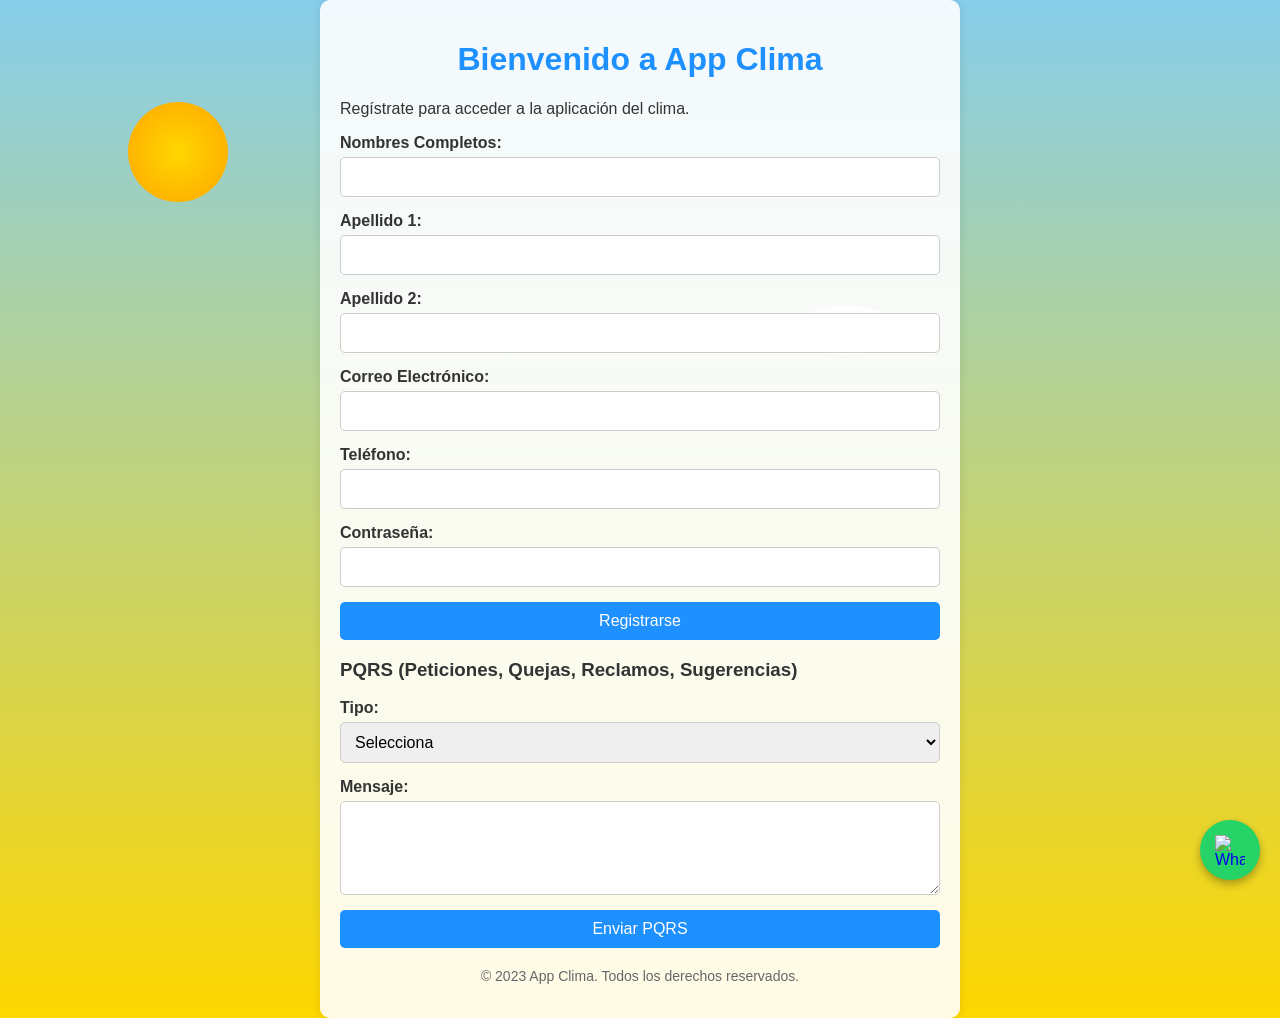
==== index.html @ d683a64e "Agregar login con ID y contraseña, actualizar registro" ====
<!DOCTYPE html>
<html lang="es">
<head>
    <meta charset="UTF-8">
    <meta name="viewport" content="width=device-width, initial-scale=1.0">
    <title>Registro - App Clima</title>
    <!-- Enlace al archivo CSS externo -->
    <link rel="stylesheet" href="styles.css">
</head>
<body>
    <!-- Sol moviéndose -->
    <div class="sun"></div>

    <!-- Nubes flotantes -->
    <div class="cloud"></div>
    <div class="cloud"></div>

    <div class="container">
        <h1>Bienvenido a App Clima</h1>
        <p>Regístrate para acceder a la aplicación del clima.</p>

        <!-- Formulario de registro -->
        <form id="registroForm">
            <label for="nombres">Nombres Completos:</label>
            <input type="text" id="nombres" name="nombres" required>

            <label for="apellido1">Apellido 1:</label>
            <input type="text" id="apellido1" name="apellido1" required>

            <label for="apellido2">Apellido 2:</label>
            <input type="text" id="apellido2" name="apellido2" required>

            <label for="email">Correo Electrónico:</label>
            <input type="email" id="email" name="email" required>

            <label for="telefono">Teléfono:</label>
            <input type="tel" id="telefono" name="telefono" required>

            <label for="password">Contraseña:</label>
            <input type="password" id="password" name="password" required>

            <button type="submit">Registrarse</button>
        </form>

        <!-- Sección PQRS -->
        <div class="pqrs">
            <h3>PQRS (Peticiones, Quejas, Reclamos, Sugerencias)</h3>
            <form id="pqrsForm">
                <label for="pqrsTipo">Tipo:</label>
                <select id="pqrsTipo" name="pqrsTipo" required>
                    <option value="">Selecciona</option>
                    <option value="peticion">Petición</option>
                    <option value="queja">Queja</option>
                    <option value="reclamo">Reclamo</option>
                    <option value="sugerencia">Sugerencia</option>
                </select>

                <label for="pqrsMensaje">Mensaje:</label>
                <textarea id="pqrsMensaje" name="pqrsMensaje" rows="4" required></textarea>

                <button type="submit">Enviar PQRS</button>
            </form>
        </div>

        <!-- Botón flotante de WhatsApp -->
        <a href="https://wa.me/1234567890" target="_blank" class="whatsapp-float">
            <img src="https://img.icons8.com/color/48/000000/whatsapp.png" alt="WhatsApp" />
        </a>

        <!-- Derechos de autor -->
        <div class="footer">
            <p>&copy; 2023 App Clima. Todos los derechos reservados.</p>
        </div>
    </div>

    <!-- Enlace al archivo JavaScript externo -->
    <script src="script.js"></script>
</body>
</html>
---- styles.css ----
/* Estilos para el fondo especial con animación de día a noche */
body {
    font-family: Arial, sans-serif;
    margin: 0;
    padding: 0;
    background: linear-gradient(180deg, #87CEEB 0%, #FFD700 50%, #FF6347 100%);
    background-size: 100% 200%;
    animation: dayToNight 20s ease-in-out infinite;
    color: #333;
    display: flex;
    justify-content: center;
    align-items: center;
    min-height: 100vh;
    position: relative;
    overflow-x: hidden;
}

@keyframes dayToNight {
    0% { background-position: 0% 0%; }
    50% { background-position: 0% 100%; }
    100% { background-position: 0% 0%; }
}

/* Sol moviéndose */
.sun {
    position: absolute;
    top: 10%;
    left: 10%;
    width: 100px;
    height: 100px;
    background: radial-gradient(circle, #FFD700, #FFA500);
    border-radius: 50%;
    animation: moveSun 20s ease-in-out infinite;
    z-index: 1;
}

@keyframes moveSun {
    0% { top: 10%; left: 10%; }
    50% { top: 50%; left: 80%; }
    100% { top: 10%; left: 10%; }
}

/* Nubes */
.cloud {
    position: absolute;
    background: rgba(255, 255, 255, 0.8);
    border-radius: 50%;
    animation: floatCloud 15s ease-in-out infinite;
}

.cloud:nth-child(1) {
    top: 20%;
    left: 20%;
    width: 80px;
    height: 40px;
}

.cloud:nth-child(2) {
    top: 30%;
    right: 30%;
    width: 100px;
    height: 50px;
    animation-delay: 5s;
}

@keyframes floatCloud {
    0%, 100% { transform: translateX(0); }
    50% { transform: translateX(20px); }
}

.container {
    background: rgba(255, 255, 255, 0.9);
    padding: 20px;
    border-radius: 10px;
    box-shadow: 0 0 10px rgba(0, 0, 0, 0.1);
    max-width: 600px;
    width: 90%;
    animation: fadeIn 1s ease-in;
    position: relative;
    z-index: 2;
}

/* Responsividad para móvil */
@media (max-width: 768px) {
    .container {
        width: 95%;
        padding: 15px;
    }

    .sun {
        width: 60px;
        height: 60px;
    }

    .cloud:nth-child(1) {
        width: 50px;
        height: 25px;
    }

    .cloud:nth-child(2) {
        width: 70px;
        height: 35px;
    }

    h1 {
        font-size: 24px;
    }

    input, textarea, select, button {
        font-size: 14px;
    }
}

/* Responsividad para tablet */
@media (min-width: 769px) and (max-width: 1024px) {
    .container {
        width: 80%;
        padding: 25px;
    }

    .sun {
        width: 80px;
        height: 80px;
    }

    .cloud:nth-child(1) {
        width: 60px;
        height: 30px;
    }

    .cloud:nth-child(2) {
        width: 80px;
        height: 40px;
    }
}

@keyframes fadeIn {
    from { opacity: 0; transform: translateY(-20px); }
    to { opacity: 1; transform: translateY(0); }
}

h1 {
    text-align: center;
    color: #1E90FF;
}

form {
    display: flex;
    flex-direction: column;
}

label {
    margin-bottom: 5px;
    font-weight: bold;
}

input, textarea, select {
    margin-bottom: 15px;
    padding: 10px;
    border: 1px solid #ccc;
    border-radius: 5px;
    font-size: 16px;
}

button {
    padding: 10px;
    background-color: #1E90FF;
    color: white;
    border: none;
    border-radius: 5px;
    cursor: pointer;
    font-size: 16px;
    transition: background-color 0.3s;
}

button:hover {
    background-color: #00BFFF;
}

/* Botón flotante de WhatsApp */
.whatsapp-float {
    position: fixed;
    bottom: 20px;
    right: 20px;
    width: 60px;
    height: 60px;
    background-color: #25D366;
    border-radius: 50%;
    display: flex;
    justify-content: center;
    align-items: center;
    box-shadow: 0 4px 8px rgba(0, 0, 0, 0.3);
    transition: transform 0.3s ease;
    z-index: 10;
}

.whatsapp-float:hover {
    transform: scale(1.1);
}

.whatsapp-float img {
    width: 30px;
    height: 30px;
}

.footer {
    text-align: center;
    margin-top: 20px;
    font-size: 14px;
    color: #666;
}
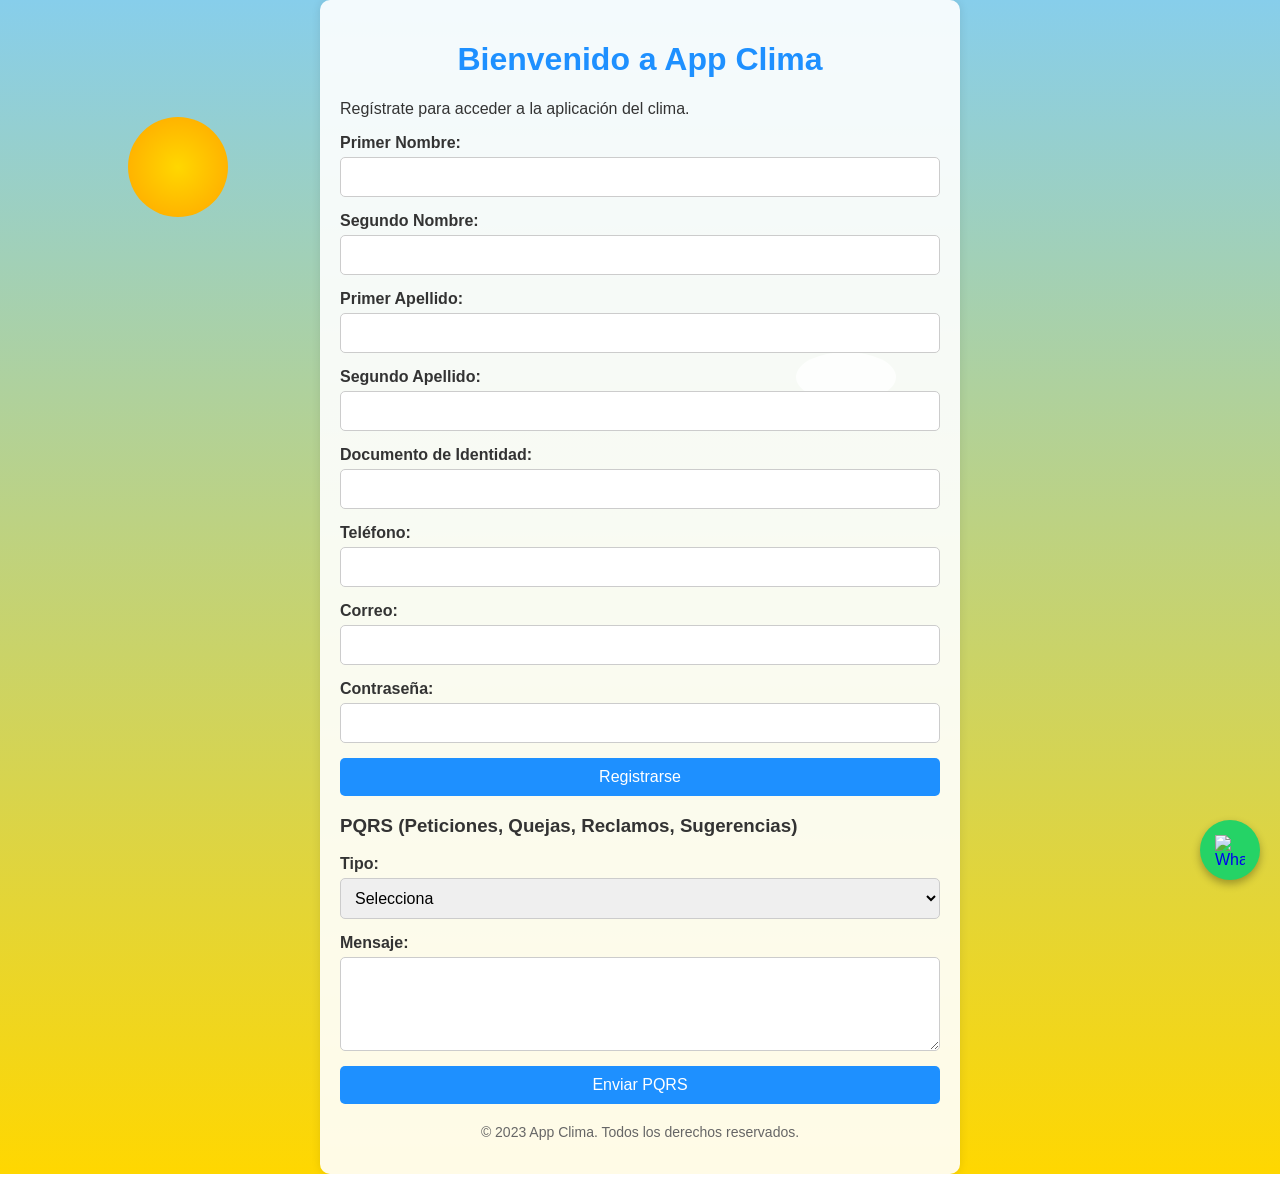
==== commit 4c8dcd1e: "Actualizar campos de registro y usar documento como ID" ====
--- a/index.html
+++ b/index.html
@@ -21,26 +21,51 @@
 
         <!-- Formulario de registro -->
         <form id="registroForm">
-            <label for="nombres">Nombres Completos:</label>
-            <input type="text" id="nombres" name="nombres" required>
+            <label for="primerNombre">Primer Nombre:</label>
+            <input type="text" id="primerNombre" name="primerNombre" required>
 
-            <label for="apellido1">Apellido 1:</label>
-            <input type="text" id="apellido1" name="apellido1" required>
+            <label for="segundoNombre">Segundo Nombre:</label>
+            <input type="text" id="segundoNombre" name="segundoNombre">
 
-            <label for="apellido2">Apellido 2:</label>
-            <input type="text" id="apellido2" name="apellido2" required>
+            <label for="primerApellido">Primer Apellido:</label>
+            <input type="text" id="primerApellido" name="primerApellido" required>
 
-            <label for="email">Correo Electrónico:</label>
-            <input type="email" id="email" name="email" required>
+            <label for="segundoApellido">Segundo Apellido:</label>
+            <input type="text" id="segundoApellido" name="segundoApellido">
+
+            <label for="documento">Documento de Identidad:</label>
+            <input type="text" id="documento" name="documento" required>
 
             <label for="telefono">Teléfono:</label>
             <input type="tel" id="telefono" name="telefono" required>
+
+            <label for="email">Correo:</label>
+            <input type="email" id="email" name="email" required>
 
             <label for="password">Contraseña:</label>
             <input type="password" id="password" name="password" required>
 
             <button type="submit">Registrarse</button>
         </form>
+
+        <!-- Mensaje para usuarios registrados -->
+        <div id="mensajeRegistrado" style="display: none;">
+            <p>Usuario registrado, ingrese en login.</p>
+        </div>
+
+        <!-- Formulario de login (oculto inicialmente) -->
+        <div id="loginSection" style="display: none;">
+            <h3>Iniciar Sesión</h3>
+            <form id="loginForm">
+                <label for="loginId">ID de Usuario:</label>
+                <input type="text" id="loginId" name="loginId" required>
+
+                <label for="loginPassword">Contraseña:</label>
+                <input type="password" id="loginPassword" name="loginPassword" required>
+
+                <button type="submit">Iniciar Sesión</button>
+            </form>
+        </div>
 
         <!-- Sección PQRS -->
         <div class="pqrs">
@@ -63,7 +88,7 @@
         </div>
 
         <!-- Botón flotante de WhatsApp -->
-        <a href="https://wa.me/1234567890" target="_blank" class="whatsapp-float">
+        <a href="https://wa.me/573183384076" target="_blank" class="whatsapp-float">
             <img src="https://img.icons8.com/color/48/000000/whatsapp.png" alt="WhatsApp" />
         </a>
 
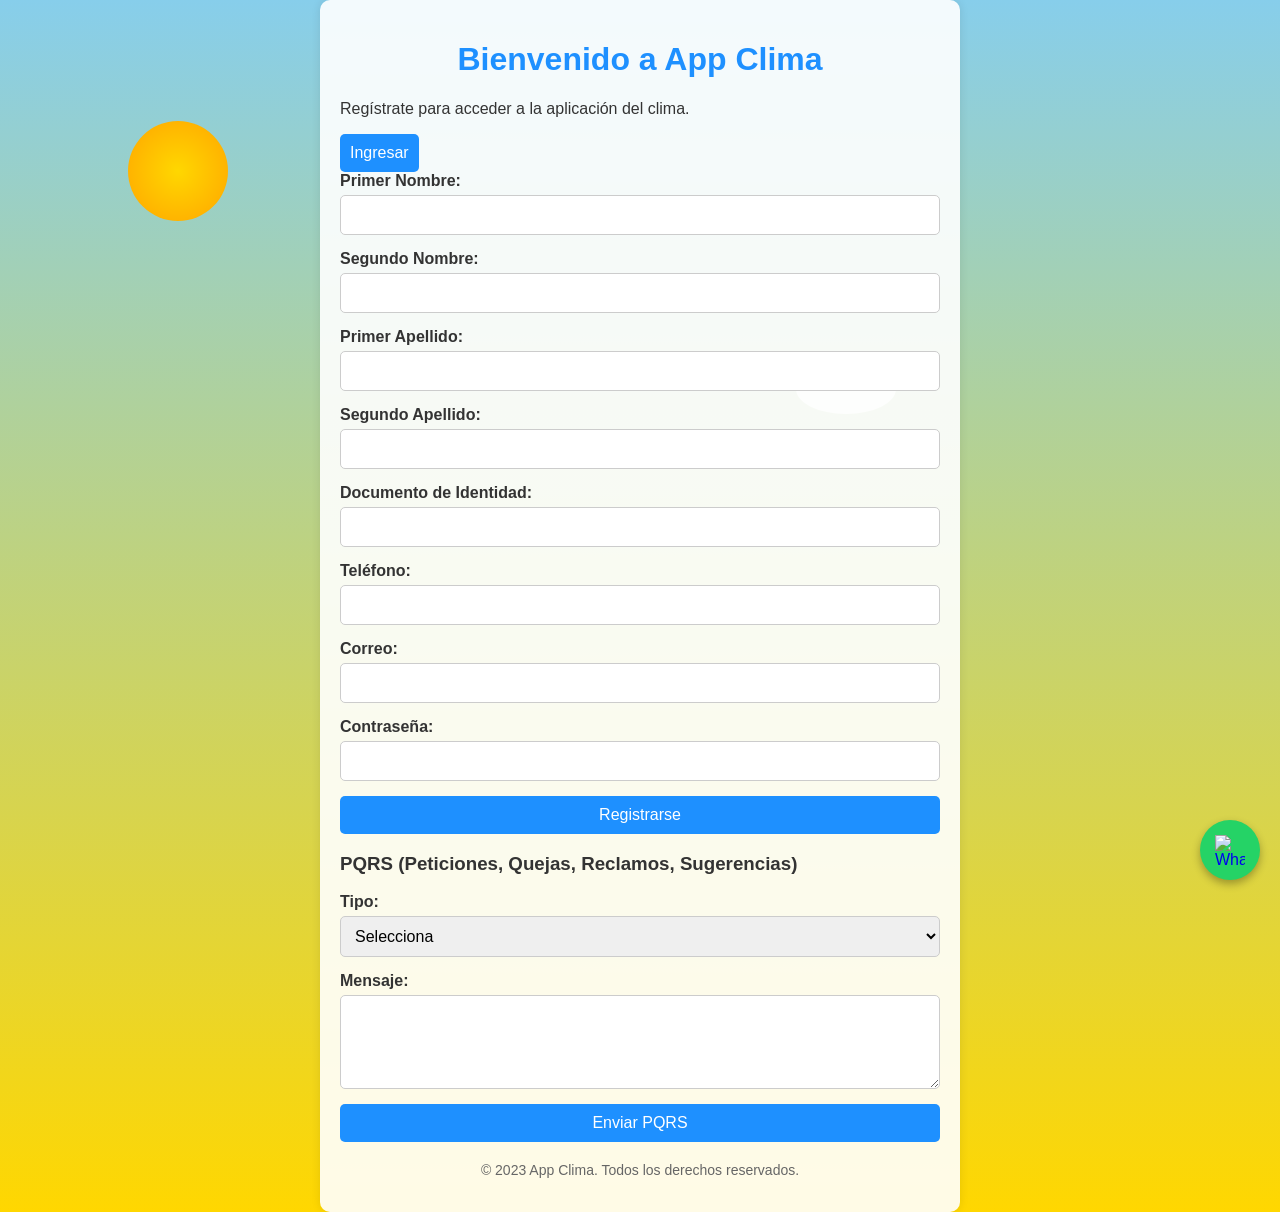
==== commit 89bdb02d: "Agregar botón para alternar entre registro y login" ====
--- a/index.html
+++ b/index.html
@@ -18,6 +18,9 @@
     <div class="container">
         <h1>Bienvenido a App Clima</h1>
         <p>Regístrate para acceder a la aplicación del clima.</p>
+
+        <!-- Botón para alternar entre registro y login -->
+        <button id="toggleButton">Ingresar</button>
 
         <!-- Formulario de registro -->
         <form id="registroForm">
@@ -48,16 +51,11 @@
             <button type="submit">Registrarse</button>
         </form>
 
-        <!-- Mensaje para usuarios registrados -->
-        <div id="mensajeRegistrado" style="display: none;">
-            <p>Usuario registrado, ingrese en login.</p>
-        </div>
-
         <!-- Formulario de login (oculto inicialmente) -->
         <div id="loginSection" style="display: none;">
             <h3>Iniciar Sesión</h3>
             <form id="loginForm">
-                <label for="loginId">ID de Usuario:</label>
+                <label for="loginId">Documento de Identidad:</label>
                 <input type="text" id="loginId" name="loginId" required>
 
                 <label for="loginPassword">Contraseña:</label>
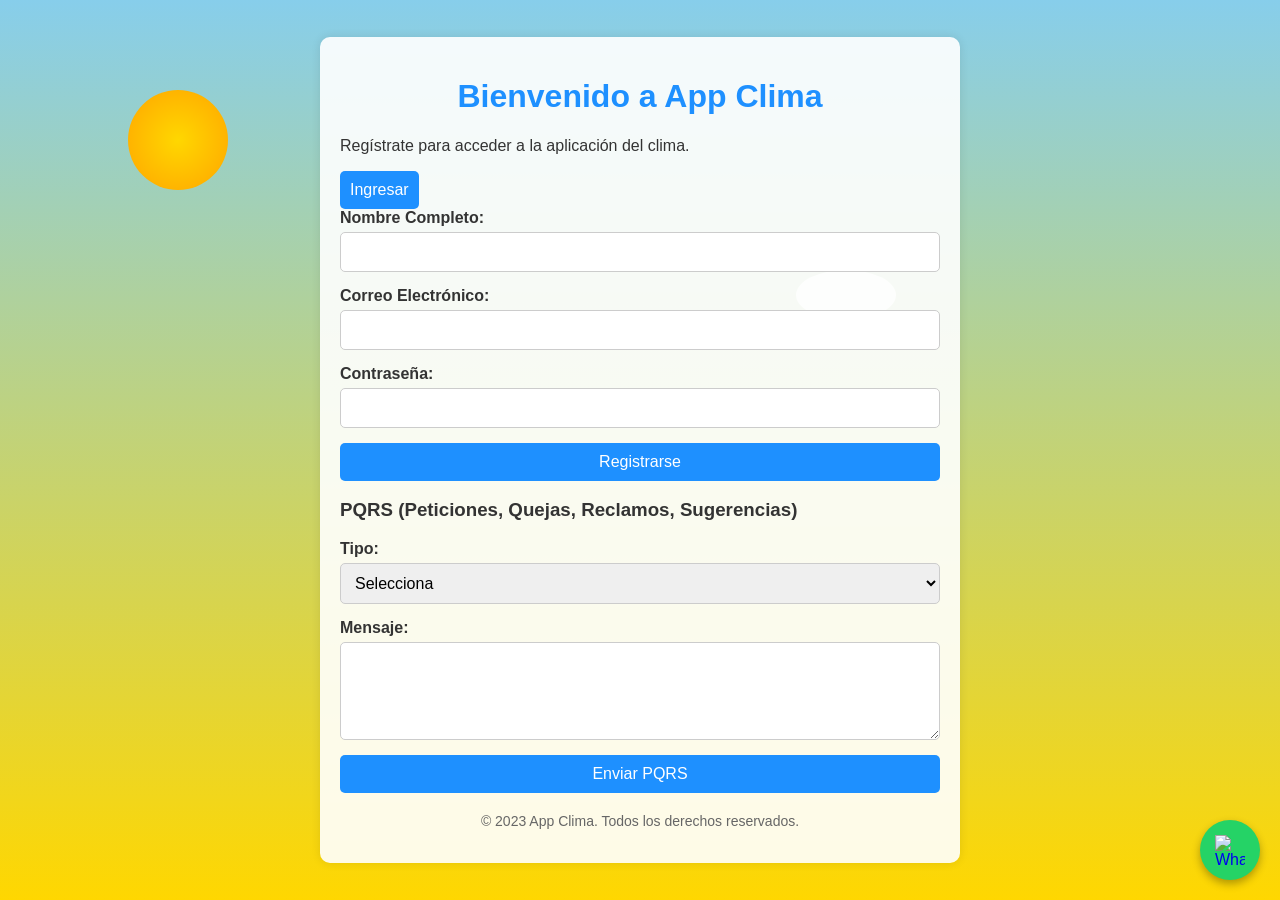
==== commit 68ceffdc: "Revisión completa del código: agregar comentarios, conectar frontend con backend, simplificar regist" ====
--- a/index.html
+++ b/index.html
@@ -1,17 +1,17 @@
+<!-- Declaración del tipo de documento HTML5 -->
 <!DOCTYPE html>
 <html lang="es">
 <head>
+    <!-- Configuración de caracteres y viewport para dispositivos móviles -->
     <meta charset="UTF-8">
     <meta name="viewport" content="width=device-width, initial-scale=1.0">
     <title>Registro - App Clima</title>
-    <!-- Enlace al archivo CSS externo -->
+    <!-- Enlace al archivo CSS externo para estilos -->
     <link rel="stylesheet" href="styles.css">
 </head>
 <body>
-    <!-- Sol moviéndose -->
+    <!-- Elementos decorativos: sol y nubes animadas -->
     <div class="sun"></div>
-
-    <!-- Nubes flotantes -->
     <div class="cloud"></div>
     <div class="cloud"></div>
 
@@ -22,29 +22,17 @@
         <!-- Botón para alternar entre registro y login -->
         <button id="toggleButton">Ingresar</button>
 
-        <!-- Formulario de registro -->
+        <!-- Formulario de registro simplificado para coincidir con el backend -->
         <form id="registroForm">
-            <label for="primerNombre">Primer Nombre:</label>
-            <input type="text" id="primerNombre" name="primerNombre" required>
+            <!-- Campo para el nombre completo (combinado) -->
+            <label for="nombre">Nombre Completo:</label>
+            <input type="text" id="nombre" name="nombre" required>
 
-            <label for="segundoNombre">Segundo Nombre:</label>
-            <input type="text" id="segundoNombre" name="segundoNombre">
-
-            <label for="primerApellido">Primer Apellido:</label>
-            <input type="text" id="primerApellido" name="primerApellido" required>
-
-            <label for="segundoApellido">Segundo Apellido:</label>
-            <input type="text" id="segundoApellido" name="segundoApellido">
-
-            <label for="documento">Documento de Identidad:</label>
-            <input type="text" id="documento" name="documento" required>
-
-            <label for="telefono">Teléfono:</label>
-            <input type="tel" id="telefono" name="telefono" required>
-
-            <label for="email">Correo:</label>
+            <!-- Campo para el email -->
+            <label for="email">Correo Electrónico:</label>
             <input type="email" id="email" name="email" required>
 
+            <!-- Campo para la contraseña -->
             <label for="password">Contraseña:</label>
             <input type="password" id="password" name="password" required>
 
@@ -55,8 +43,9 @@
         <div id="loginSection" style="display: none;">
             <h3>Iniciar Sesión</h3>
             <form id="loginForm">
-                <label for="loginId">Documento de Identidad:</label>
-                <input type="text" id="loginId" name="loginId" required>
+                <!-- Login con email en lugar de documento -->
+                <label for="loginEmail">Correo Electrónico:</label>
+                <input type="email" id="loginEmail" name="loginEmail" required>
 
                 <label for="loginPassword">Contraseña:</label>
                 <input type="password" id="loginPassword" name="loginPassword" required>
@@ -65,7 +54,7 @@
             </form>
         </div>
 
-        <!-- Sección PQRS -->
+        <!-- Sección PQRS (sin cambios) -->
         <div class="pqrs">
             <h3>PQRS (Peticiones, Quejas, Reclamos, Sugerencias)</h3>
             <form id="pqrsForm">
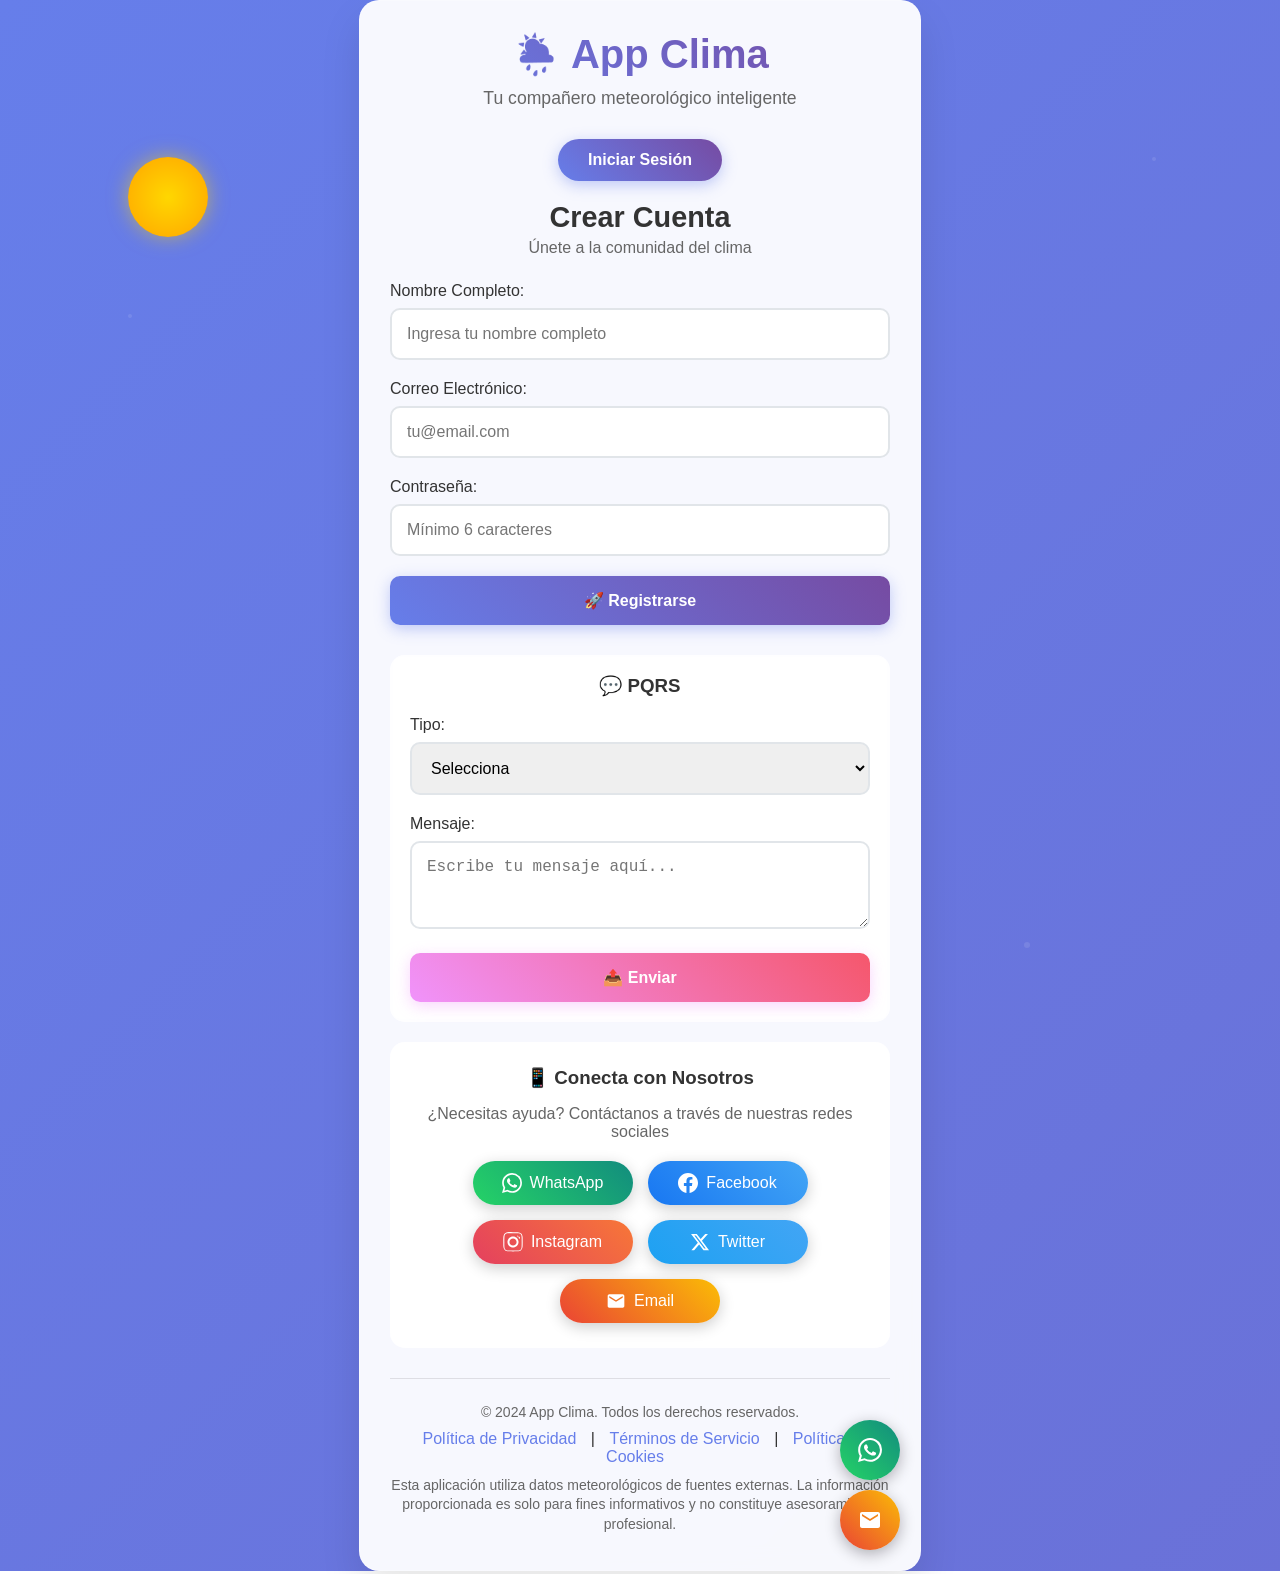
==== commit 5f39d760: "Initial commit: App Clima completa con registro, login, backend y frontend moderno" ====
--- a/index.html
+++ b/index.html
@@ -10,78 +10,187 @@
     <link rel="stylesheet" href="styles.css">
 </head>
 <body>
+    <!-- Fondo animado futurista con partículas -->
+    <div class="animated-bg">
+        <div class="particle"></div>
+        <div class="particle"></div>
+        <div class="particle"></div>
+        <div class="particle"></div>
+        <div class="particle"></div>
+    </div>
+
     <!-- Elementos decorativos: sol y nubes animadas -->
     <div class="sun"></div>
     <div class="cloud"></div>
     <div class="cloud"></div>
 
     <div class="container">
-        <h1>Bienvenido a App Clima</h1>
-        <p>Regístrate para acceder a la aplicación del clima.</p>
+        <!-- Header elegante con título y subtítulo -->
+        <div class="header">
+            <h1>🌦️ App Clima</h1>
+            <p class="subtitle">Tu compañero meteorológico inteligente</p>
+        </div>
 
         <!-- Botón para alternar entre registro y login -->
-        <button id="toggleButton">Ingresar</button>
+        <div class="toggle-container">
+            <button id="toggleButton" class="toggle-btn">Iniciar Sesión</button>
+        </div>
 
         <!-- Formulario de registro simplificado para coincidir con el backend -->
-        <form id="registroForm">
-            <!-- Campo para el nombre completo (combinado) -->
-            <label for="nombre">Nombre Completo:</label>
-            <input type="text" id="nombre" name="nombre" required>
-
-            <!-- Campo para el email -->
-            <label for="email">Correo Electrónico:</label>
-            <input type="email" id="email" name="email" required>
-
-            <!-- Campo para la contraseña -->
-            <label for="password">Contraseña:</label>
-            <input type="password" id="password" name="password" required>
-
-            <button type="submit">Registrarse</button>
+        <form id="registroForm" class="form-container">
+            <div class="form-header">
+                <h2>Crear Cuenta</h2>
+                <p>Únete a la comunidad del clima</p>
+            </div>
+
+            <div class="input-group">
+                <label for="nombre">Nombre Completo:</label>
+                <input type="text" id="nombre" name="nombre" required placeholder="Ingresa tu nombre completo">
+            </div>
+
+            <div class="input-group">
+                <label for="email">Correo Electrónico:</label>
+                <input type="email" id="email" name="email" required placeholder="tu@email.com">
+            </div>
+
+            <div class="input-group">
+                <label for="password">Contraseña:</label>
+                <input type="password" id="password" name="password" required placeholder="Mínimo 6 caracteres">
+            </div>
+
+            <button type="submit" class="submit-btn">🚀 Registrarse</button>
         </form>
 
         <!-- Formulario de login (oculto inicialmente) -->
-        <div id="loginSection" style="display: none;">
-            <h3>Iniciar Sesión</h3>
+        <div id="loginSection" style="display: none;" class="form-container">
+            <div class="form-header">
+                <h2>Bienvenido de Vuelta</h2>
+                <p>Accede a tu cuenta</p>
+            </div>
+
             <form id="loginForm">
-                <!-- Login con email en lugar de documento -->
-                <label for="loginEmail">Correo Electrónico:</label>
-                <input type="email" id="loginEmail" name="loginEmail" required>
-
-                <label for="loginPassword">Contraseña:</label>
-                <input type="password" id="loginPassword" name="loginPassword" required>
-
-                <button type="submit">Iniciar Sesión</button>
+                <div class="input-group">
+                    <label for="loginEmail">Correo Electrónico:</label>
+                    <input type="email" id="loginEmail" name="loginEmail" required placeholder="tu@email.com">
+                </div>
+
+                <div class="input-group">
+                    <label for="loginPassword">Contraseña:</label>
+                    <input type="password" id="loginPassword" name="loginPassword" required placeholder="Tu contraseña">
+                </div>
+
+                <button type="submit" class="submit-btn">🔓 Iniciar Sesión</button>
             </form>
         </div>
 
         <!-- Sección PQRS (sin cambios) -->
         <div class="pqrs">
-            <h3>PQRS (Peticiones, Quejas, Reclamos, Sugerencias)</h3>
+            <h3>💬 PQRS</h3>
             <form id="pqrsForm">
-                <label for="pqrsTipo">Tipo:</label>
-                <select id="pqrsTipo" name="pqrsTipo" required>
-                    <option value="">Selecciona</option>
-                    <option value="peticion">Petición</option>
-                    <option value="queja">Queja</option>
-                    <option value="reclamo">Reclamo</option>
-                    <option value="sugerencia">Sugerencia</option>
-                </select>
-
-                <label for="pqrsMensaje">Mensaje:</label>
-                <textarea id="pqrsMensaje" name="pqrsMensaje" rows="4" required></textarea>
-
-                <button type="submit">Enviar PQRS</button>
+                <div class="input-group">
+                    <label for="pqrsTipo">Tipo:</label>
+                    <select id="pqrsTipo" name="pqrsTipo" required>
+                        <option value="">Selecciona</option>
+                        <option value="peticion">Petición</option>
+                        <option value="queja">Queja</option>
+                        <option value="reclamo">Reclamo</option>
+                        <option value="sugerencia">Sugerencia</option>
+                    </select>
+                </div>
+
+                <div class="input-group">
+                    <label for="pqrsMensaje">Mensaje:</label>
+                    <textarea id="pqrsMensaje" name="pqrsMensaje" rows="3" required placeholder="Escribe tu mensaje aquí..."></textarea>
+                </div>
+
+                <button type="submit" class="submit-btn secondary">📤 Enviar</button>
             </form>
         </div>
 
-        <!-- Botón flotante de WhatsApp -->
-        <a href="https://wa.me/573183384076" target="_blank" class="whatsapp-float">
-            <img src="https://img.icons8.com/color/48/000000/whatsapp.png" alt="WhatsApp" />
-        </a>
-
-        <!-- Derechos de autor -->
+        <!-- Sección de Redes Sociales y Contacto -->
+        <div class="social-section">
+            <h3>📱 Conecta con Nosotros</h3>
+            <p>¿Necesitas ayuda? Contáctanos a través de nuestras redes sociales</p>
+
+            <div class="social-buttons">
+                <!-- WhatsApp -->
+                <a href="https://wa.me/573183384076" target="_blank" class="social-btn whatsapp" title="WhatsApp">
+                    <svg viewBox="0 0 24 24" fill="currentColor">
+                        <path d="M17.472 14.382c-.297-.149-1.758-.867-2.03-.967-.273-.099-.471-.148-.67.15-.197.297-.767.966-.94 1.164-.173.199-.347.223-.644.075-.297-.15-1.255-.463-2.39-1.475-.883-.788-1.48-1.761-1.653-2.059-.173-.297-.018-.458.13-.606.134-.133.298-.347.446-.52.149-.174.198-.298.298-.497.099-.198.05-.371-.025-.52-.075-.149-.669-1.612-.916-2.207-.242-.579-.487-.5-.669-.51-.173-.008-.371-.01-.57-.01-.198 0-.52.074-.792.372-.272.297-1.04 1.016-1.04 2.479 0 1.462 1.065 2.875 1.213 3.074.149.198 2.096 3.2 5.077 4.487.709.306 1.262.489 1.694.625.712.227 1.36.195 1.871.118.571-.085 1.758-.719 2.006-1.413.248-.694.248-1.289.173-1.413-.074-.124-.272-.198-.57-.347m-5.421 7.403h-.004a9.87 9.87 0 01-5.031-1.378l-.361-.214-3.741.982.998-3.648-.235-.374a9.86 9.86 0 01-1.51-5.26c.001-5.45 4.436-9.884 9.888-9.884 2.64 0 5.122 1.03 6.988 2.898a9.825 9.825 0 012.893 6.994c-.003 5.45-4.437 9.884-9.885 9.884m8.413-18.297A11.815 11.815 0 0012.05 0C5.495 0 .16 5.335.157 11.892c0 2.096.547 4.142 1.588 5.945L.057 24l6.305-1.654a11.882 11.882 0 005.683 1.448h.005c6.554 0 11.89-5.335 11.893-11.893A11.821 11.821 0 0020.885 3.488"/>
+                    </svg>
+                    <span>WhatsApp</span>
+                </a>
+
+                <!-- Facebook -->
+                <a href="https://www.facebook.com/appclima" target="_blank" class="social-btn facebook" title="Facebook">
+                    <svg viewBox="0 0 24 24" fill="currentColor">
+                        <path d="M24 12.073c0-6.627-5.373-12-12-12s-12 5.373-12 12c0 5.99 4.388 10.954 10.125 11.854v-8.385H7.078v-3.47h3.047V9.43c0-3.007 1.792-4.669 4.533-4.669 1.312 0 2.686.235 2.686.235v2.953H15.83c-1.491 0-1.956.925-1.956 1.874v2.25h3.328l-.532 3.47h-2.796v8.385C19.612 23.027 24 18.062 24 12.073z"/>
+                    </svg>
+                    <span>Facebook</span>
+                </a>
+
+                <!-- Instagram -->
+                <a href="https://www.instagram.com/appclima" target="_blank" class="social-btn instagram" title="Instagram">
+                    <svg viewBox="0 0 24 24" fill="currentColor">
+                        <path d="M12.017 0C8.396 0 7.996.014 6.79.067 5.584.12 4.775.302 4.082.559c-.726.275-1.34.639-1.955 1.254C1.522 2.428 1.158 3.042.883 3.768.626 4.461.444 5.27.391 6.476.338 7.682.324 8.082.324 11.703s.014 3.921.067 5.127c.053 1.206.235 2.015.492 2.708.275.726.639 1.34 1.254 1.955.615.615 1.229.979 1.955 1.254.693.267 1.502.449 2.708.502 1.206.053 1.606.067 5.227.067s3.921-.014 5.127-.067c1.206-.053 2.015-.235 2.708-.492.726-.275 1.34-.639 1.955-1.254.615-.615.979-1.229 1.254-1.955.267-.693.449-1.502.502-2.708.053-1.206.067-1.606.067-5.227s-.014-3.921-.067-5.127c-.053-1.206-.235-2.015-.492-2.708-.275-.726-.639-1.34-1.254-1.955C21.572 1.522 20.958 1.158 20.232.883 19.539.626 18.73.444 17.524.391 16.318.338 15.918.324 12.297.324S8.376.338 7.17.391C5.964.444 5.155.626 4.462.883zm.003 1.49c3.57 0 3.99.013 5.396.066 1.29.049 1.986.218 2.446.362.544.17.932.372 1.34.78.408.408.61.796.78 1.34.144.46.313 1.156.362 2.446.053 1.406.066 1.826.066 5.396s-.013 3.99-.066 5.396c-.049 1.29-.218 1.986-.362 2.446-.17.544-.372.932-.78 1.34-.408.408-.796.61-1.34.78-.46.144-1.156.313-2.446.362-1.406.053-1.826.066-5.396.066s-3.99-.013-5.396-.066c-1.29-.049-1.986-.218-2.446-.362-.544-.17-.932-.372-1.34-.78-.408-.408-.61-.796-.78-1.34-.144-.46-.313-1.156-.362-2.446-.053-1.406-.066-1.826-.066-5.396s.013-3.99.066-5.396c.049-1.29.218-1.986.362-2.446.17-.544.372-.932.78-1.34.408-.408.796-.61 1.34-.78.46-.144 1.156-.313 2.446-.362 1.406-.053 1.826-.066 5.397-.066zm0 3.88c-3.663 0-6.63 2.967-6.63 6.63s2.967 6.63 6.63 6.63 6.63-2.967 6.63-6.63-2.967-6.63-6.63-6.63zm0 10.94c-2.376 0-4.31-1.934-4.31-4.31s1.934-4.31 4.31-4.31 4.31 1.934 4.31 4.31-1.934 4.31-4.31 4.31zm8.34-11.375c0 .86-.696 1.556-1.556 1.556s-1.556-.696-1.556-1.556.696-1.556 1.556 1.556 1.556.696 1.556 1.556z"/>
+                    </svg>
+                    <span>Instagram</span>
+                </a>
+
+                <!-- Twitter/X -->
+                <a href="https://twitter.com/appclima" target="_blank" class="social-btn twitter" title="Twitter/X">
+                    <svg viewBox="0 0 24 24" fill="currentColor">
+                        <path d="M18.244 2.25h3.308l-7.227 8.26 8.502 11.24H16.17l-5.214-6.817L4.99 21.75H1.68l7.73-8.835L1.254 2.25H8.08l4.713 6.231zm-1.161 17.52h1.833L7.084 4.126H5.117z"/>
+                    </svg>
+                    <span>Twitter</span>
+                </a>
+
+                <!-- Email -->
+                <a href="mailto:contacto@appclima.com" class="social-btn email" title="Email">
+                    <svg viewBox="0 0 24 24" fill="currentColor">
+                        <path d="M20 4H4c-1.1 0-1.99.9-1.99 2L2 18c0 1.1.9 2 2 2h16c1.1 0 2-.9 2-2V6c0-1.1-.9-2-2-2zm0 4l-8 5-8-5V6l8 5 8-5v2z"/>
+                    </svg>
+                    <span>Email</span>
+                </a>
+            </div>
+        </div>
+
+        <!-- Botones flotantes de redes sociales -->
+        <div class="floating-social">
+            <a href="https://wa.me/573183384076" target="_blank" class="whatsapp-float">
+                <svg viewBox="0 0 24 24" fill="currentColor">
+                    <path d="M17.472 14.382c-.297-.149-1.758-.867-2.03-.967-.273-.099-.471-.148-.67.15-.197.297-.767.966-.94 1.164-.173.199-.347.223-.644.075-.297-.15-1.255-.463-2.39-1.475-.883-.788-1.48-1.761-1.653-2.059-.173-.297-.018-.458.13-.606.134-.133.298-.347.446-.52.149-.174.198-.298.298-.497.099-.198.05-.371-.025-.52-.075-.149-.669-1.612-.916-2.207-.242-.579-.487-.5-.669-.51-.173-.008-.371-.01-.57-.01-.198 0-.52.074-.792.372-.272.297-1.04 1.016-1.04 2.479 0 1.462 1.065 2.875 1.213 3.074.149.198 2.096 3.2 5.077 4.487.709.306 1.262.489 1.694.625.712.227 1.36.195 1.871.118.571-.085 1.758-.719 2.006-1.413.248-.694.248-1.289.173-1.413-.074-.124-.272-.198-.57-.347m-5.421 7.403h-.004a9.87 9.87 0 01-5.031-1.378l-.361-.214-3.741.982.998-3.648-.235-.374a9.86 9.86 0 01-1.51-5.26c.001-5.45 4.436-9.884 9.888-9.884 2.64 0 5.122 1.03 6.988 2.898a9.825 9.825 0 012.893 6.994c-.003 5.45-4.437 9.884-9.885 9.884m8.413-18.297A11.815 11.815 0 0012.05 0C5.495 0 .16 5.335.157 11.892c0 2.096.547 4.142 1.588 5.945L.057 24l6.305-1.654a11.882 11.882 0 005.683 1.448h.005c6.554 0 11.89-5.335 11.893-11.893A11.821 11.821 0 0020.885 3.488"/>
+                </svg>
+            </a>
+
+            <a href="mailto:contacto@appclima.com" class="email-float">
+                <svg viewBox="0 0 24 24" fill="currentColor">
+                    <path d="M20 4H4c-1.1 0-1.99.9-1.99 2L2 18c0 1.1.9 2 2 2h16c1.1 0 2-.9 2-2V6c0-1.1-.9-2-2-2zm0 4l-8 5-8-5V6l8 5 8-5v2z"/>
+                </svg>
+            </a>
+        </div>
+
+        <!-- Footer con información legal -->
         <div class="footer">
-            <p>&copy; 2023 App Clima. Todos los derechos reservados.</p>
+            <div class="legal-info">
+                <p>&copy; 2024 App Clima. Todos los derechos reservados.</p>
+                <div class="legal-links">
+                    <a href="#" onclick="showLegal('privacidad')">Política de Privacidad</a> |
+                    <a href="#" onclick="showLegal('terminos')">Términos de Servicio</a> |
+                    <a href="#" onclick="showLegal('cookies')">Política de Cookies</a>
+                </div>
+                <p class="disclaimer">
+                    Esta aplicación utiliza datos meteorológicos de fuentes externas. La información proporcionada es solo para fines informativos y no constituye asesoramiento profesional.
+                </p>
+            </div>
+        </div>
+    </div>
+
+    <!-- Modal para avisos legales -->
+    <div id="legalModal" class="modal">
+        <div class="modal-content">
+            <span class="close-modal" onclick="closeModal()">&times;</span>
+            <div id="legalContent"></div>
         </div>
     </div>
 
--- a/styles.css
+++ b/styles.css
@@ -1,11 +1,11 @@
 /* Estilos para el fondo especial con animación de día a noche */
 body {
-    font-family: Arial, sans-serif;
+    font-family: 'Segoe UI', Tahoma, Geneva, Verdana, sans-serif;
     margin: 0;
     padding: 0;
-    background: linear-gradient(180deg, #87CEEB 0%, #FFD700 50%, #FF6347 100%);
-    background-size: 100% 200%;
-    animation: dayToNight 20s ease-in-out infinite;
+    background: linear-gradient(135deg, #667eea 0%, #764ba2 100%);
+    background-size: 400% 400%;
+    animation: gradientShift 15s ease infinite;
     color: #333;
     display: flex;
     justify-content: center;
@@ -15,10 +15,73 @@
     overflow-x: hidden;
 }
 
-@keyframes dayToNight {
-    0% { background-position: 0% 0%; }
-    50% { background-position: 0% 100%; }
-    100% { background-position: 0% 0%; }
+@keyframes gradientShift {
+    0% { background-position: 0% 50%; }
+    50% { background-position: 100% 50%; }
+    100% { background-position: 0% 50%; }
+}
+
+/* Fondo animado futurista con partículas */
+.animated-bg {
+    position: absolute;
+    top: 0;
+    left: 0;
+    width: 100%;
+    height: 100%;
+    overflow: hidden;
+    z-index: 0;
+}
+
+.particle {
+    position: absolute;
+    background: rgba(255, 255, 255, 0.1);
+    border-radius: 50%;
+    animation: float 6s ease-in-out infinite;
+}
+
+.particle:nth-child(1) {
+    width: 4px;
+    height: 4px;
+    top: 20%;
+    left: 10%;
+    animation-delay: 0s;
+}
+
+.particle:nth-child(2) {
+    width: 6px;
+    height: 6px;
+    top: 60%;
+    left: 80%;
+    animation-delay: 2s;
+}
+
+.particle:nth-child(3) {
+    width: 3px;
+    height: 3px;
+    top: 40%;
+    left: 60%;
+    animation-delay: 4s;
+}
+
+.particle:nth-child(4) {
+    width: 5px;
+    height: 5px;
+    top: 80%;
+    left: 30%;
+    animation-delay: 1s;
+}
+
+.particle:nth-child(5) {
+    width: 4px;
+    height: 4px;
+    top: 10%;
+    left: 90%;
+    animation-delay: 3s;
+}
+
+@keyframes float {
+    0%, 100% { transform: translateY(0px) rotate(0deg); opacity: 0.5; }
+    50% { transform: translateY(-20px) rotate(180deg); opacity: 1; }
 }
 
 /* Sol moviéndose */
@@ -26,12 +89,13 @@
     position: absolute;
     top: 10%;
     left: 10%;
-    width: 100px;
-    height: 100px;
+    width: 80px;
+    height: 80px;
     background: radial-gradient(circle, #FFD700, #FFA500);
     border-radius: 50%;
     animation: moveSun 20s ease-in-out infinite;
     z-index: 1;
+    box-shadow: 0 0 20px rgba(255, 215, 0, 0.5);
 }
 
 @keyframes moveSun {
@@ -43,9 +107,10 @@
 /* Nubes */
 .cloud {
     position: absolute;
-    background: rgba(255, 255, 255, 0.8);
+    background: rgba(255, 255, 255, 0.3);
     border-radius: 50%;
     animation: floatCloud 15s ease-in-out infinite;
+    backdrop-filter: blur(2px);
 }
 
 .cloud:nth-child(1) {
@@ -69,22 +134,399 @@
 }
 
 .container {
-    background: rgba(255, 255, 255, 0.9);
-    padding: 20px;
-    border-radius: 10px;
-    box-shadow: 0 0 10px rgba(0, 0, 0, 0.1);
-    max-width: 600px;
+    background: rgba(255, 255, 255, 0.95);
+    padding: 30px;
+    border-radius: 20px;
+    box-shadow: 0 20px 40px rgba(0, 0, 0, 0.1);
+    max-width: 500px;
     width: 90%;
-    animation: fadeIn 1s ease-in;
+    animation: slideIn 0.8s ease-out;
     position: relative;
     z-index: 2;
+    backdrop-filter: blur(10px);
+    border: 1px solid rgba(255, 255, 255, 0.2);
+}
+
+@keyframes slideIn {
+    from { opacity: 0; transform: translateY(30px) scale(0.9); }
+    to { opacity: 1; transform: translateY(0) scale(1); }
+}
+
+/* Header elegante */
+.header {
+    text-align: center;
+    margin-bottom: 30px;
+}
+
+.header h1 {
+    font-size: 2.5rem;
+    margin: 0;
+    background: linear-gradient(45deg, #667eea, #764ba2);
+    -webkit-background-clip: text;
+    -webkit-text-fill-color: transparent;
+    background-clip: text;
+}
+
+.subtitle {
+    color: #666;
+    font-size: 1.1rem;
+    margin: 10px 0 0 0;
+}
+
+/* Botón toggle */
+.toggle-container {
+    text-align: center;
+    margin-bottom: 20px;
+}
+
+.toggle-btn {
+    background: linear-gradient(45deg, #667eea, #764ba2);
+    color: white;
+    border: none;
+    padding: 12px 30px;
+    border-radius: 25px;
+    cursor: pointer;
+    font-size: 16px;
+    font-weight: 600;
+    transition: all 0.3s ease;
+    box-shadow: 0 4px 15px rgba(102, 126, 234, 0.4);
+}
+
+.toggle-btn:hover {
+    transform: translateY(-2px);
+    box-shadow: 0 6px 20px rgba(102, 126, 234, 0.6);
+}
+
+/* Formularios */
+.form-container {
+    margin-bottom: 30px;
+}
+
+.form-header {
+    text-align: center;
+    margin-bottom: 25px;
+}
+
+.form-header h2 {
+    margin: 0;
+    color: #333;
+    font-size: 1.8rem;
+}
+
+.form-header p {
+    color: #666;
+    margin: 5px 0 0 0;
+}
+
+.input-group {
+    margin-bottom: 20px;
+}
+
+.input-group label {
+    display: block;
+    margin-bottom: 8px;
+    color: #333;
+    font-weight: 500;
+}
+
+.input-group input {
+    width: 100%;
+    padding: 15px;
+    border: 2px solid #e1e5e9;
+    border-radius: 10px;
+    font-size: 16px;
+    transition: all 0.3s ease;
+    box-sizing: border-box;
+}
+
+.input-group input:focus {
+    outline: none;
+    border-color: #667eea;
+    box-shadow: 0 0 0 3px rgba(102, 126, 234, 0.1);
+}
+
+.input-group textarea {
+    width: 100%;
+    padding: 15px;
+    border: 2px solid #e1e5e9;
+    border-radius: 10px;
+    font-size: 16px;
+    transition: all 0.3s ease;
+    box-sizing: border-box;
+    resize: vertical;
+}
+
+.input-group textarea:focus {
+    outline: none;
+    border-color: #667eea;
+    box-shadow: 0 0 0 3px rgba(102, 126, 234, 0.1);
+}
+
+.input-group select {
+    width: 100%;
+    padding: 15px;
+    border: 2px solid #e1e5e9;
+    border-radius: 10px;
+    font-size: 16px;
+    transition: all 0.3s ease;
+    box-sizing: border-box;
+}
+
+.input-group select:focus {
+    outline: none;
+    border-color: #667eea;
+    box-shadow: 0 0 0 3px rgba(102, 126, 234, 0.1);
+}
+
+.submit-btn {
+    width: 100%;
+    padding: 15px;
+    background: linear-gradient(45deg, #667eea, #764ba2);
+    color: white;
+    border: none;
+    border-radius: 10px;
+    cursor: pointer;
+    font-size: 16px;
+    font-weight: 600;
+    transition: all 0.3s ease;
+    box-shadow: 0 4px 15px rgba(102, 126, 234, 0.4);
+}
+
+.submit-btn:hover {
+    transform: translateY(-2px);
+    box-shadow: 0 6px 20px rgba(102, 126, 234, 0.6);
+}
+
+.submit-btn.secondary {
+    background: linear-gradient(45deg, #f093fb, #f5576c);
+    box-shadow: 0 4px 15px rgba(240, 147, 251, 0.4);
+}
+
+.submit-btn.secondary:hover {
+    box-shadow: 0 6px 20px rgba(240, 147, 251, 0.6);
+}
+
+/* Sección PQRS */
+.pqrs {
+    background: rgba(255, 255, 255, 0.8);
+    padding: 20px;
+    border-radius: 15px;
+    margin-top: 20px;
+    backdrop-filter: blur(5px);
+}
+
+.pqrs h3 {
+    margin-top: 0;
+    color: #333;
+    text-align: center;
+}
+
+/* Sección de Redes Sociales */
+.social-section {
+    background: rgba(255, 255, 255, 0.9);
+    padding: 25px;
+    border-radius: 15px;
+    margin: 20px 0;
+    text-align: center;
+    backdrop-filter: blur(5px);
+}
+
+.social-section h3 {
+    margin: 0 0 10px 0;
+    color: #333;
+}
+
+.social-section p {
+    color: #666;
+    margin-bottom: 20px;
+}
+
+.social-buttons {
+    display: flex;
+    flex-wrap: wrap;
+    gap: 15px;
+    justify-content: center;
+}
+
+.social-btn {
+    display: flex;
+    align-items: center;
+    gap: 8px;
+    padding: 12px 20px;
+    border-radius: 25px;
+    text-decoration: none;
+    color: white;
+    font-weight: 500;
+    transition: all 0.3s ease;
+    box-shadow: 0 4px 15px rgba(0, 0, 0, 0.2);
+    min-width: 120px;
+    justify-content: center;
+}
+
+.social-btn:hover {
+    transform: translateY(-2px);
+    box-shadow: 0 6px 20px rgba(0, 0, 0, 0.3);
+}
+
+.social-btn svg {
+    width: 20px;
+    height: 20px;
+}
+
+.social-btn.whatsapp {
+    background: linear-gradient(45deg, #25D366, #128C7E);
+}
+
+.social-btn.facebook {
+    background: linear-gradient(45deg, #1877F2, #42A5F5);
+}
+
+.social-btn.instagram {
+    background: linear-gradient(45deg, #E4405F, #F77737);
+}
+
+.social-btn.twitter {
+    background: linear-gradient(45deg, #1DA1F2, #42A5F5);
+}
+
+.social-btn.email {
+    background: linear-gradient(45deg, #EA4335, #FBBC05);
+}
+
+/* Botones flotantes de redes sociales */
+.floating-social {
+    position: fixed;
+    bottom: 20px;
+    right: 20px;
+    display: flex;
+    flex-direction: column;
+    gap: 10px;
+    z-index: 10;
+}
+
+.whatsapp-float, .email-float {
+    width: 60px;
+    height: 60px;
+    border-radius: 50%;
+    display: flex;
+    justify-content: center;
+    align-items: center;
+    box-shadow: 0 4px 15px rgba(0, 0, 0, 0.3);
+    transition: all 0.3s ease;
+    cursor: pointer;
+    color: white;
+}
+
+.whatsapp-float {
+    background: linear-gradient(45deg, #25D366, #128C7E);
+}
+
+.email-float {
+    background: linear-gradient(45deg, #EA4335, #FBBC05);
+}
+
+.whatsapp-float:hover, .email-float:hover {
+    transform: scale(1.1);
+    box-shadow: 0 6px 20px rgba(0, 0, 0, 0.4);
+}
+
+.whatsapp-float svg, .email-float svg {
+    width: 24px;
+    height: 24px;
+}
+
+/* Footer con información legal */
+.footer {
+    text-align: center;
+    margin-top: 30px;
+    padding-top: 20px;
+    border-top: 1px solid rgba(0, 0, 0, 0.1);
+}
+
+.legal-info p {
+    margin: 5px 0;
+    color: #666;
+    font-size: 14px;
+}
+
+.legal-links {
+    margin: 10px 0;
+}
+
+.legal-links a {
+    color: #667eea;
+    text-decoration: none;
+    margin: 0 10px;
+    font-weight: 500;
+    transition: color 0.3s ease;
+}
+
+.legal-links a:hover {
+    color: #764ba2;
+    text-decoration: underline;
+}
+
+.disclaimer {
+    font-size: 12px;
+    color: #888;
+    margin-top: 15px;
+    line-height: 1.4;
+}
+
+/* Modal para avisos legales */
+.modal {
+    display: none;
+    position: fixed;
+    z-index: 1000;
+    left: 0;
+    top: 0;
+    width: 100%;
+    height: 100%;
+    background-color: rgba(0, 0, 0, 0.5);
+    backdrop-filter: blur(5px);
+}
+
+.modal-content {
+    background-color: white;
+    margin: 5% auto;
+    padding: 30px;
+    border-radius: 15px;
+    width: 90%;
+    max-width: 600px;
+    max-height: 80vh;
+    overflow-y: auto;
+    box-shadow: 0 20px 40px rgba(0, 0, 0, 0.3);
+    animation: modalSlideIn 0.3s ease-out;
+}
+
+@keyframes modalSlideIn {
+    from { opacity: 0; transform: translateY(-50px) scale(0.9); }
+    to { opacity: 1; transform: translateY(0) scale(1); }
+}
+
+.close-modal {
+    color: #aaa;
+    float: right;
+    font-size: 28px;
+    font-weight: bold;
+    cursor: pointer;
+    transition: color 0.3s ease;
+}
+
+.close-modal:hover {
+    color: #667eea;
 }
 
 /* Responsividad para móvil */
 @media (max-width: 768px) {
     .container {
         width: 95%;
-        padding: 15px;
+        padding: 20px;
+        margin: 10px;
+    }
+
+    .header h1 {
+        font-size: 2rem;
     }
 
     .sun {
@@ -102,12 +544,41 @@
         height: 35px;
     }
 
-    h1 {
-        font-size: 24px;
-    }
-
-    input, textarea, select, button {
-        font-size: 14px;
+    .input-group input,
+    .input-group textarea,
+    .input-group select {
+        font-size: 16px; /* Previene zoom en iOS */
+    }
+
+    .submit-btn {
+        padding: 12px;
+        font-size: 16px;
+    }
+
+    .social-buttons {
+        flex-direction: column;
+        align-items: center;
+    }
+
+    .social-btn {
+        width: 100%;
+        max-width: 250px;
+    }
+
+    .floating-social {
+        bottom: 10px;
+        right: 10px;
+    }
+
+    .whatsapp-float, .email-float {
+        width: 50px;
+        height: 50px;
+    }
+
+    .modal-content {
+        margin: 10% auto;
+        padding: 20px;
+        width: 95%;
     }
 }
 
@@ -118,9 +589,13 @@
         padding: 25px;
     }
 
+    .header h1 {
+        font-size: 2.2rem;
+    }
+
     .sun {
-        width: 80px;
-        height: 80px;
+        width: 70px;
+        height: 70px;
     }
 
     .cloud:nth-child(1) {
@@ -133,79 +608,3 @@
         height: 40px;
     }
 }
-
-@keyframes fadeIn {
-    from { opacity: 0; transform: translateY(-20px); }
-    to { opacity: 1; transform: translateY(0); }
-}
-
-h1 {
-    text-align: center;
-    color: #1E90FF;
-}
-
-form {
-    display: flex;
-    flex-direction: column;
-}
-
-label {
-    margin-bottom: 5px;
-    font-weight: bold;
-}
-
-input, textarea, select {
-    margin-bottom: 15px;
-    padding: 10px;
-    border: 1px solid #ccc;
-    border-radius: 5px;
-    font-size: 16px;
-}
-
-button {
-    padding: 10px;
-    background-color: #1E90FF;
-    color: white;
-    border: none;
-    border-radius: 5px;
-    cursor: pointer;
-    font-size: 16px;
-    transition: background-color 0.3s;
-}
-
-button:hover {
-    background-color: #00BFFF;
-}
-
-/* Botón flotante de WhatsApp */
-.whatsapp-float {
-    position: fixed;
-    bottom: 20px;
-    right: 20px;
-    width: 60px;
-    height: 60px;
-    background-color: #25D366;
-    border-radius: 50%;
-    display: flex;
-    justify-content: center;
-    align-items: center;
-    box-shadow: 0 4px 8px rgba(0, 0, 0, 0.3);
-    transition: transform 0.3s ease;
-    z-index: 10;
-}
-
-.whatsapp-float:hover {
-    transform: scale(1.1);
-}
-
-.whatsapp-float img {
-    width: 30px;
-    height: 30px;
-}
-
-.footer {
-    text-align: center;
-    margin-top: 20px;
-    font-size: 14px;
-    color: #666;
-}
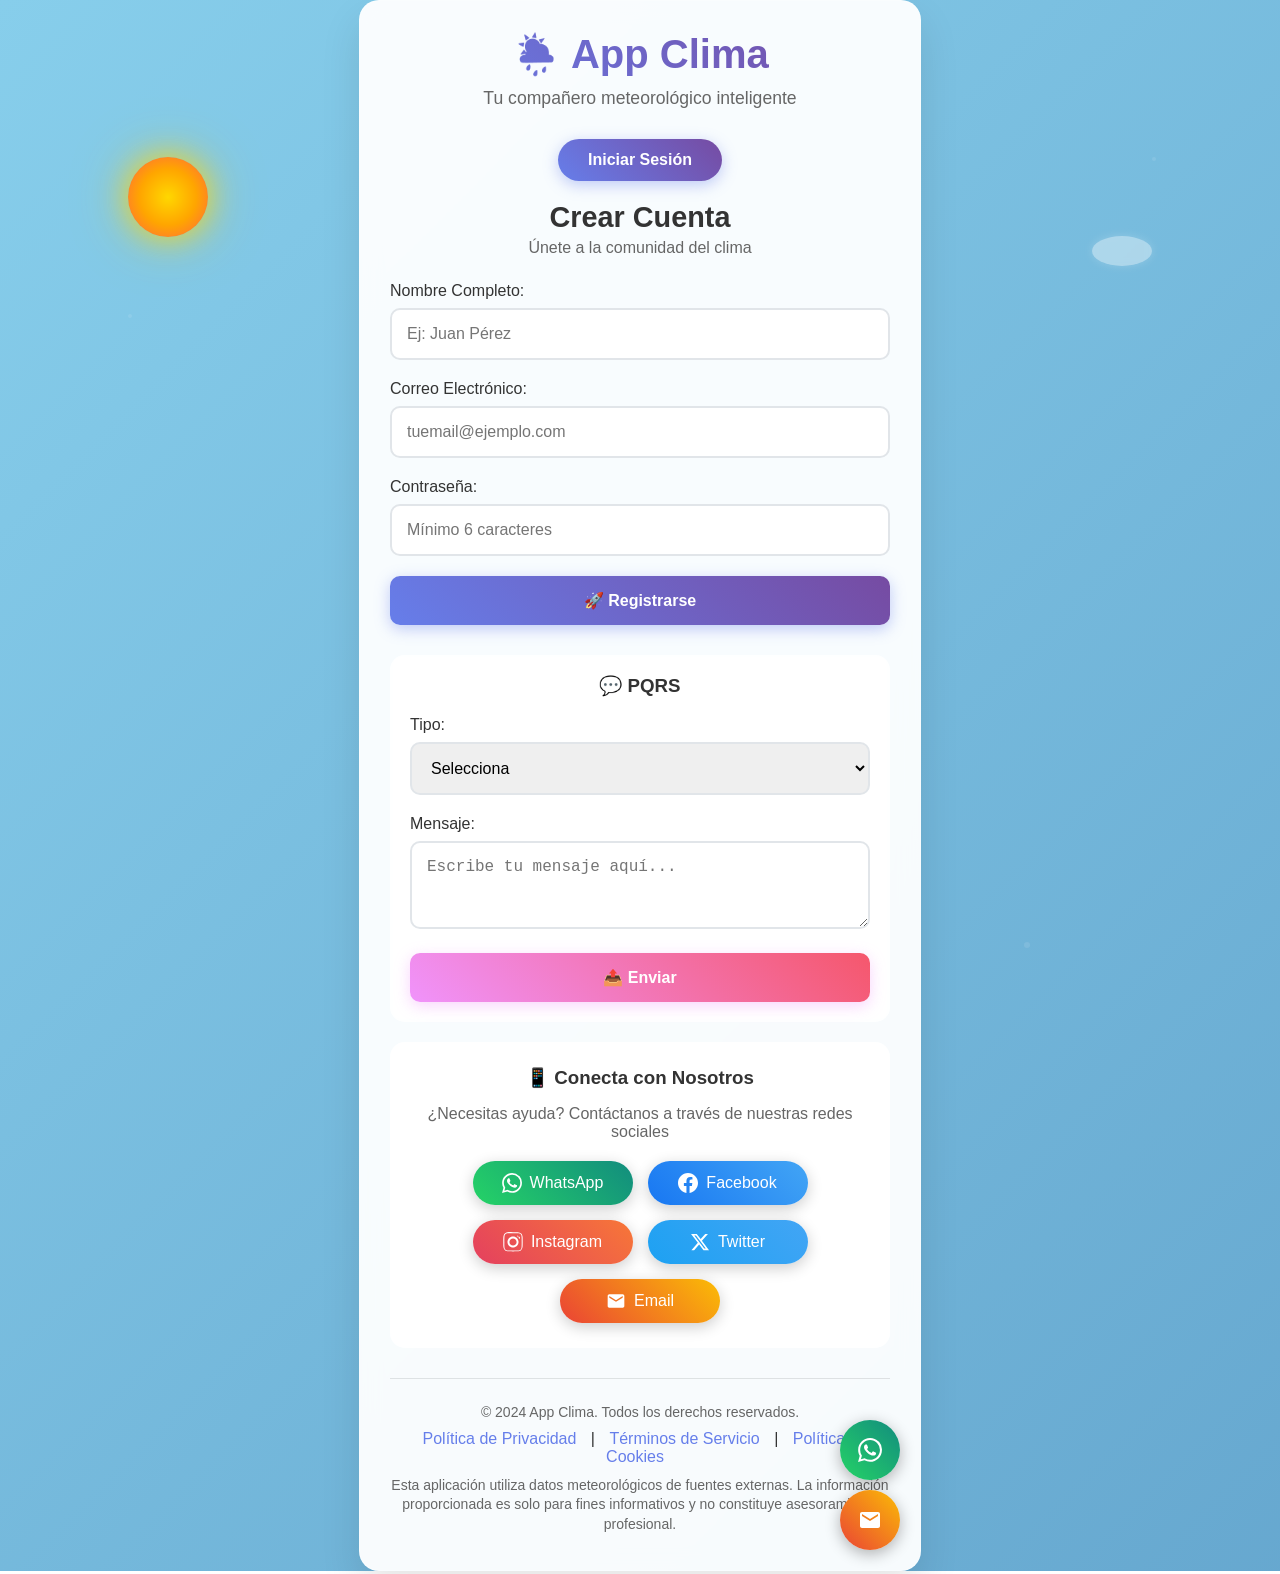
==== commit 225b32b8: "feat: complete app with registration, login, weather API, and MongoDB integration" ====
--- a/index.html
+++ b/index.html
@@ -45,12 +45,12 @@
 
             <div class="input-group">
                 <label for="nombre">Nombre Completo:</label>
-                <input type="text" id="nombre" name="nombre" required placeholder="Ingresa tu nombre completo">
+                <input type="text" id="nombre" name="nombre" required placeholder="Ej: Juan Pérez">
             </div>
 
             <div class="input-group">
                 <label for="email">Correo Electrónico:</label>
-                <input type="email" id="email" name="email" required placeholder="tu@email.com">
+                <input type="email" id="email" name="email" required placeholder="tuemail@ejemplo.com">
             </div>
 
             <div class="input-group">
--- a/styles.css
+++ b/styles.css
@@ -3,9 +3,9 @@
     font-family: 'Segoe UI', Tahoma, Geneva, Verdana, sans-serif;
     margin: 0;
     padding: 0;
-    background: linear-gradient(135deg, #667eea 0%, #764ba2 100%);
+    background: linear-gradient(135deg, #87CEEB 0%, #4682B4 50%, #1e3a8a 100%);
     background-size: 400% 400%;
-    animation: gradientShift 15s ease infinite;
+    animation: gradientShift 20s ease infinite, weatherCycle 30s ease-in-out infinite;
     color: #333;
     display: flex;
     justify-content: center;
@@ -19,6 +19,13 @@
     0% { background-position: 0% 50%; }
     50% { background-position: 100% 50%; }
     100% { background-position: 0% 50%; }
+}
+
+@keyframes weatherCycle {
+    0%, 100% { filter: brightness(1) saturate(1); }
+    25% { filter: brightness(1.1) saturate(1.2); }
+    50% { filter: brightness(0.9) saturate(0.8); }
+    75% { filter: brightness(1.05) saturate(1.1); }
 }
 
 /* Fondo animado futurista con partículas */
@@ -91,26 +98,34 @@
     left: 10%;
     width: 80px;
     height: 80px;
-    background: radial-gradient(circle, #FFD700, #FFA500);
+    background: radial-gradient(circle, #FFD700, #FFA500, #FF6347);
     border-radius: 50%;
-    animation: moveSun 20s ease-in-out infinite;
+    animation: moveSun 25s ease-in-out infinite, sunGlow 4s ease-in-out infinite alternate;
     z-index: 1;
-    box-shadow: 0 0 20px rgba(255, 215, 0, 0.5);
+    box-shadow: 0 0 30px rgba(255, 215, 0, 0.8), 0 0 60px rgba(255, 215, 0, 0.4);
 }
 
 @keyframes moveSun {
-    0% { top: 10%; left: 10%; }
-    50% { top: 50%; left: 80%; }
-    100% { top: 10%; left: 10%; }
+    0% { top: 10%; left: 10%; transform: scale(1); }
+    25% { top: 20%; left: 40%; transform: scale(1.1); }
+    50% { top: 50%; left: 80%; transform: scale(0.9); }
+    75% { top: 30%; left: 60%; transform: scale(1.05); }
+    100% { top: 10%; left: 10%; transform: scale(1); }
+}
+
+@keyframes sunGlow {
+    0% { box-shadow: 0 0 30px rgba(255, 215, 0, 0.8), 0 0 60px rgba(255, 215, 0, 0.4); }
+    100% { box-shadow: 0 0 40px rgba(255, 215, 0, 1), 0 0 80px rgba(255, 215, 0, 0.6); }
 }
 
 /* Nubes */
 .cloud {
     position: absolute;
-    background: rgba(255, 255, 255, 0.3);
+    background: rgba(255, 255, 255, 0.4);
     border-radius: 50%;
-    animation: floatCloud 15s ease-in-out infinite;
-    backdrop-filter: blur(2px);
+    animation: floatCloud 20s ease-in-out infinite, cloudMorph 10s ease-in-out infinite alternate;
+    backdrop-filter: blur(3px);
+    box-shadow: 0 0 10px rgba(255, 255, 255, 0.2);
 }
 
 .cloud:nth-child(1) {
@@ -128,9 +143,24 @@
     animation-delay: 5s;
 }
 
+.cloud:nth-child(3) {
+    top: 15%;
+    right: 10%;
+    width: 60px;
+    height: 30px;
+    animation-delay: 10s;
+}
+
 @keyframes floatCloud {
-    0%, 100% { transform: translateX(0); }
-    50% { transform: translateX(20px); }
+    0%, 100% { transform: translateX(0) translateY(0); }
+    25% { transform: translateX(30px) translateY(-5px); }
+    50% { transform: translateX(60px) translateY(0); }
+    75% { transform: translateX(30px) translateY(5px); }
+}
+
+@keyframes cloudMorph {
+    0% { border-radius: 50% 40% 60% 50%; }
+    100% { border-radius: 40% 60% 50% 60%; }
 }
 
 .container {
